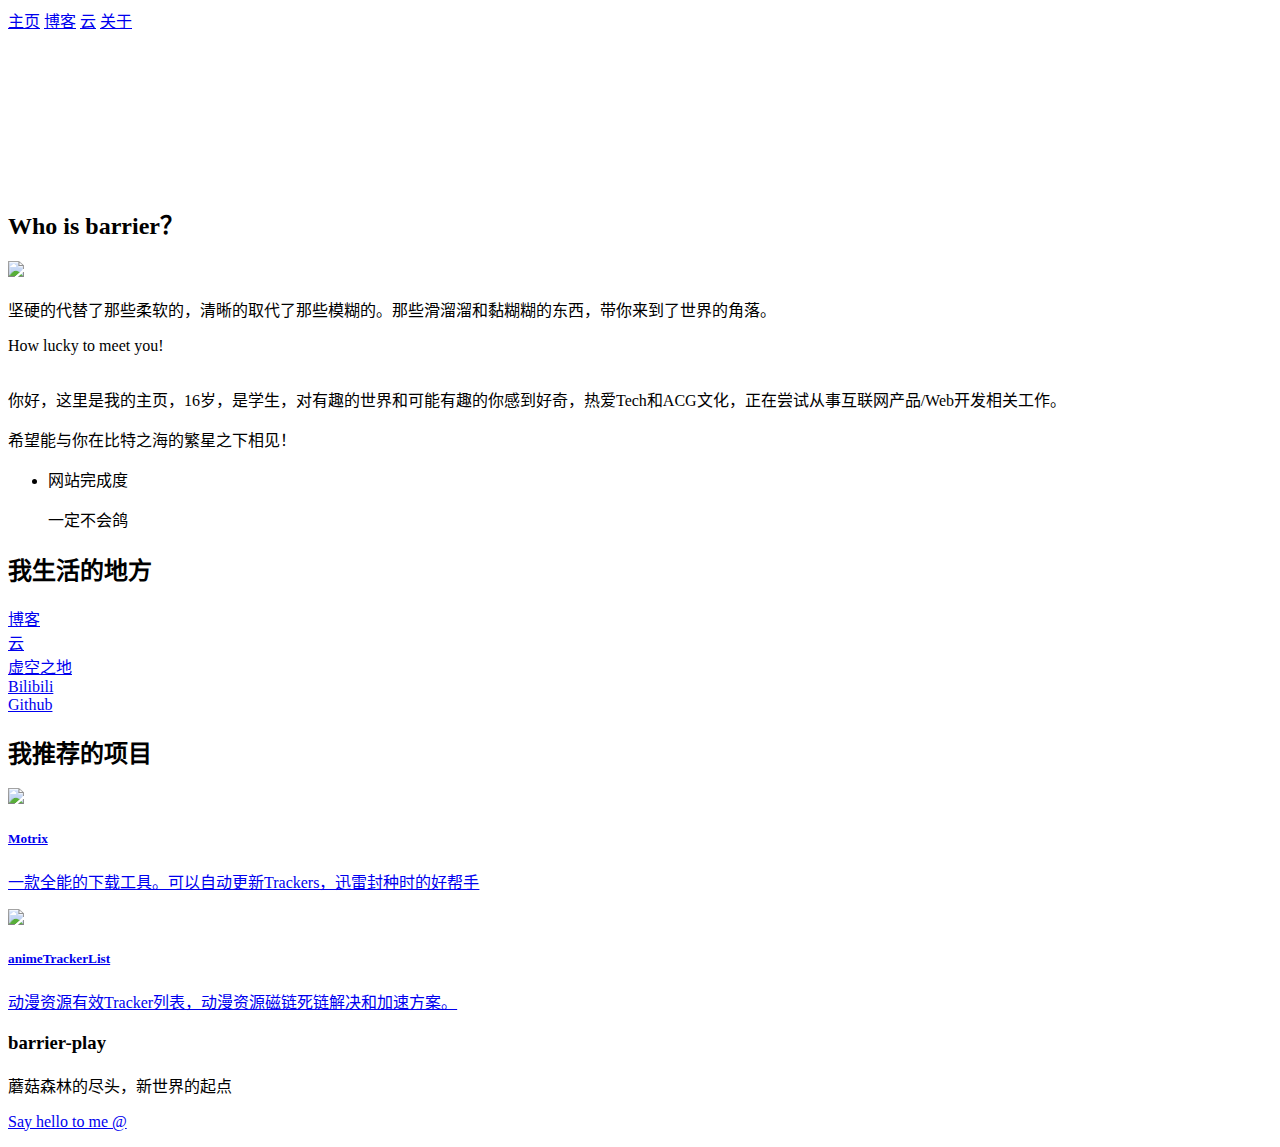
==== about/index.html @ d30f4f04 "更新 index.html" ====
<!DOCTYPE html>
<html lang="zh-cn">
	<head>
		<meta charset="UTF-8">
		<meta http-equiv="X-UA-Compatible" content="IE=Edge">
		<meta name="viewport" id="viewport" content="width=device-width, initial-scale=1">
		<link rel="shortcut icon" type="image/x-icon" href="/images/favicon.png">
		<title>barrier-play</title>
		<meta name="description" content="barrier的个人网站，期待与更多的人相遇！">
		<meta name="keywords" content="二次元 个人网站 博客  技术宅  动漫 动画 宅 宅文化">
		<link rel="stylesheet" type="text/css" href="css/h.9c69ed6c.css">
		<link rel="stylesheet" type="text/css" href="css/nekotora.99cf6f8c.css">
	</head>
	<body>
		<nav>
			<a href="https://barrier-play.github.io/">主页</a>
			<a class="clip"></a>
			<a href="https://barrier-play.github.io/blog">博客</a>
            <a class="clip"></a>
			<a href="https://barrier-play.github.io/cloud">云</a>
			<a class="clip"></a>
			<a href="https://barrier-play.github.io/" class="active">关于</a>
		</nav>
					<div class="background">
						<canvas id="startrack"></canvas>
						<div class="cover"></div>
					</div>
						<div class="ch about">
							<div class="container">
								<h2 class="chtitle">Who is <span>barrier</span>？</h2>
								<div class="clear">
									<div class="introduct">
										<img class="avatar" src="images/barrier.jpg">
										<P>坚硬的代替了那些柔软的，清晰的取代了那些模糊的。那些滑溜溜和黏糊糊的东西，带你来到了世界的角落。</p>
										<p style="padding-bottom:1em;">How lucky to meet you!</p>
										<p>你好，这里是我的主页，16岁，是学生，对有趣的世界和可能有趣的你感到好奇，热爱Tech和ACG文化，正在尝试从事互联网产品/Web开发相关工作。</p>
										<p>希望能与你在比特之海的繁星之下相见！</p>
										<div class="chatbox">
											<div class="line loading">
												<span></span>
												<span></span>
												<span></span>
											</div>
										</div>
									</div>
									<ul class="skill clear">
										<li>
											<p>网站完成度</p>
											<div class="progress">
												<div style="width:10%;"></div>
												<span>一定不会鸽</span>
											</div>
										</li>
									</ul>
								</div>
							</div>
						</div>
						<div class="find ch">
							<div class="container links">
								<h2 class="chtitle">我生活的<span>地方</span></h2>
								<div class="clear col-3">
									<a href="/blog" target="_blank">
										<div class="item">
											<div class="bg" style="background-color:#28a9e0"></div>
											<div class="inner">
												<span>博客</span>
											</div>
										</div>
									</a>
									<a href="/cloud" target="_blank">
										<div class="item">
											<div class="bg" style="background-color:#28a9e0"></div>
											<div class="inner">
												<span>云</span>
											</div>
										</div>
									</a>
									<a href="/404.html" target="_blank">
										<div class="item">
											<div class="bg" style="background-color:#28a9e0"></div>
											<div class="inner">
												<span>虚空之地</span>
											</div>
										</div>
									</a>
								</div>
								<div class="clear">
									<a href="https://b23.tv/WuQaQyE" target="_blank">
										<div class="item">
											<div class="bg" style="background-color:#f9a2a8"></div>
											<div class="inner">
												<i class="icon-bilibili"></i>
												<span>Bilibili</span>
											</div>
										</div>
									</a>
									<a href="https://github.com/barrier-play" target="_blank">
										<div class="item">
											<div class="bg" style="background-color:#353535"></div>
											<div class="inner">
												<i class="icon-github"></i>
												<span>Github</span>
											</div>
										</div>
									</a>
								</div>
							</div>
						</div>
						<div class="gate ch">
							<div class="container links">
								<h2 class="chtitle">我推荐的<span>项目</span></h2>
								<div class="clear">
									<a href="https://github.com/agalwood/Motrix" target="_blank">
										<div class="item">
											<div class="avatar">
												<img src="images/Motrix.png">
											</div>
											<div class="inner">
												<h5>Motrix</h5>
												<p>一款全能的下载工具。可以自动更新Trackers，迅雷封种时的好帮手</p>
											</div>
										</div>
									</a>
									<a href="https://github.com/DeSireFire/animeTrackerList" target="_blank">
										<div class="item">
											<div class="avatar">
												<img src="images/animeTrackerList.jfif">
											</div>
											<div class="inner">
												<h5>animeTrackerList</h5>
												<p>动漫资源有效Tracker列表，动漫资源磁链死链解决和加速方案。</p>
											</div>
										</div>
									</a>
								</div>
								</a>
							</div>
						</div>
					</div>
					<div class="footer ch">
						<div class="container">
							<h3>barrier-play</h3>
							<p>蘑菇森林的尽头，新世界的起点</p>
							<p class="c">
								<a href="/">Say hello to me @ </a>
							</p>
						</div>
					</div>
					</div>
					<script src="js/page.3a0791a3.js"></script>
					<script type="text/javascript" src="js/stats.js" charset="UTF-8">
					</script>
				</body>
</html>
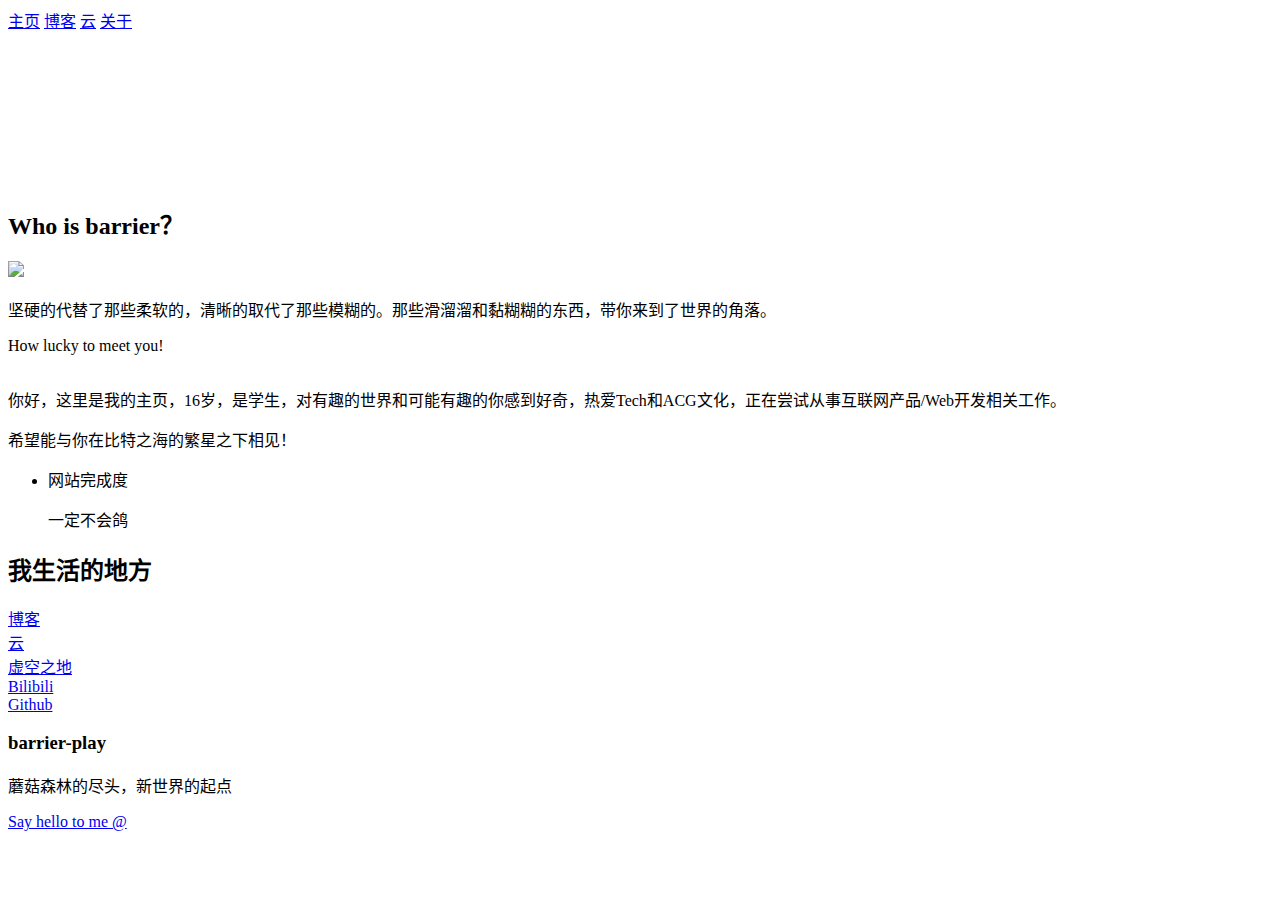
==== commit c2da09fb: "更新统计代码" ====
--- a/about/index.html
+++ b/about/index.html
@@ -10,6 +10,15 @@
 		<meta name="keywords" content="二次元 个人网站 博客  技术宅  动漫 动画 宅 宅文化">
 		<link rel="stylesheet" type="text/css" href="css/h.9c69ed6c.css">
 		<link rel="stylesheet" type="text/css" href="css/nekotora.99cf6f8c.css">
+		<script>
+			var _hmt = _hmt || [];
+			(function() {
+			  var hm = document.createElement("script");
+			  hm.src = "https://hm.baidu.com/hm.js?decaba3d3307ffa7d3b4e88ac60aac8d";
+			  var s = document.getElementsByTagName("script")[0]; 
+			  s.parentNode.insertBefore(hm, s);
+			})();
+		</script>
 	</head>
 	<body>
 		<nav>
@@ -106,37 +115,6 @@
 								</div>
 							</div>
 						</div>
-						<div class="gate ch">
-							<div class="container links">
-								<h2 class="chtitle">我推荐的<span>项目</span></h2>
-								<div class="clear">
-									<a href="https://github.com/agalwood/Motrix" target="_blank">
-										<div class="item">
-											<div class="avatar">
-												<img src="images/Motrix.png">
-											</div>
-											<div class="inner">
-												<h5>Motrix</h5>
-												<p>一款全能的下载工具。可以自动更新Trackers，迅雷封种时的好帮手</p>
-											</div>
-										</div>
-									</a>
-									<a href="https://github.com/DeSireFire/animeTrackerList" target="_blank">
-										<div class="item">
-											<div class="avatar">
-												<img src="images/animeTrackerList.jfif">
-											</div>
-											<div class="inner">
-												<h5>animeTrackerList</h5>
-												<p>动漫资源有效Tracker列表，动漫资源磁链死链解决和加速方案。</p>
-											</div>
-										</div>
-									</a>
-								</div>
-								</a>
-							</div>
-						</div>
-					</div>
 					<div class="footer ch">
 						<div class="container">
 							<h3>barrier-play</h3>
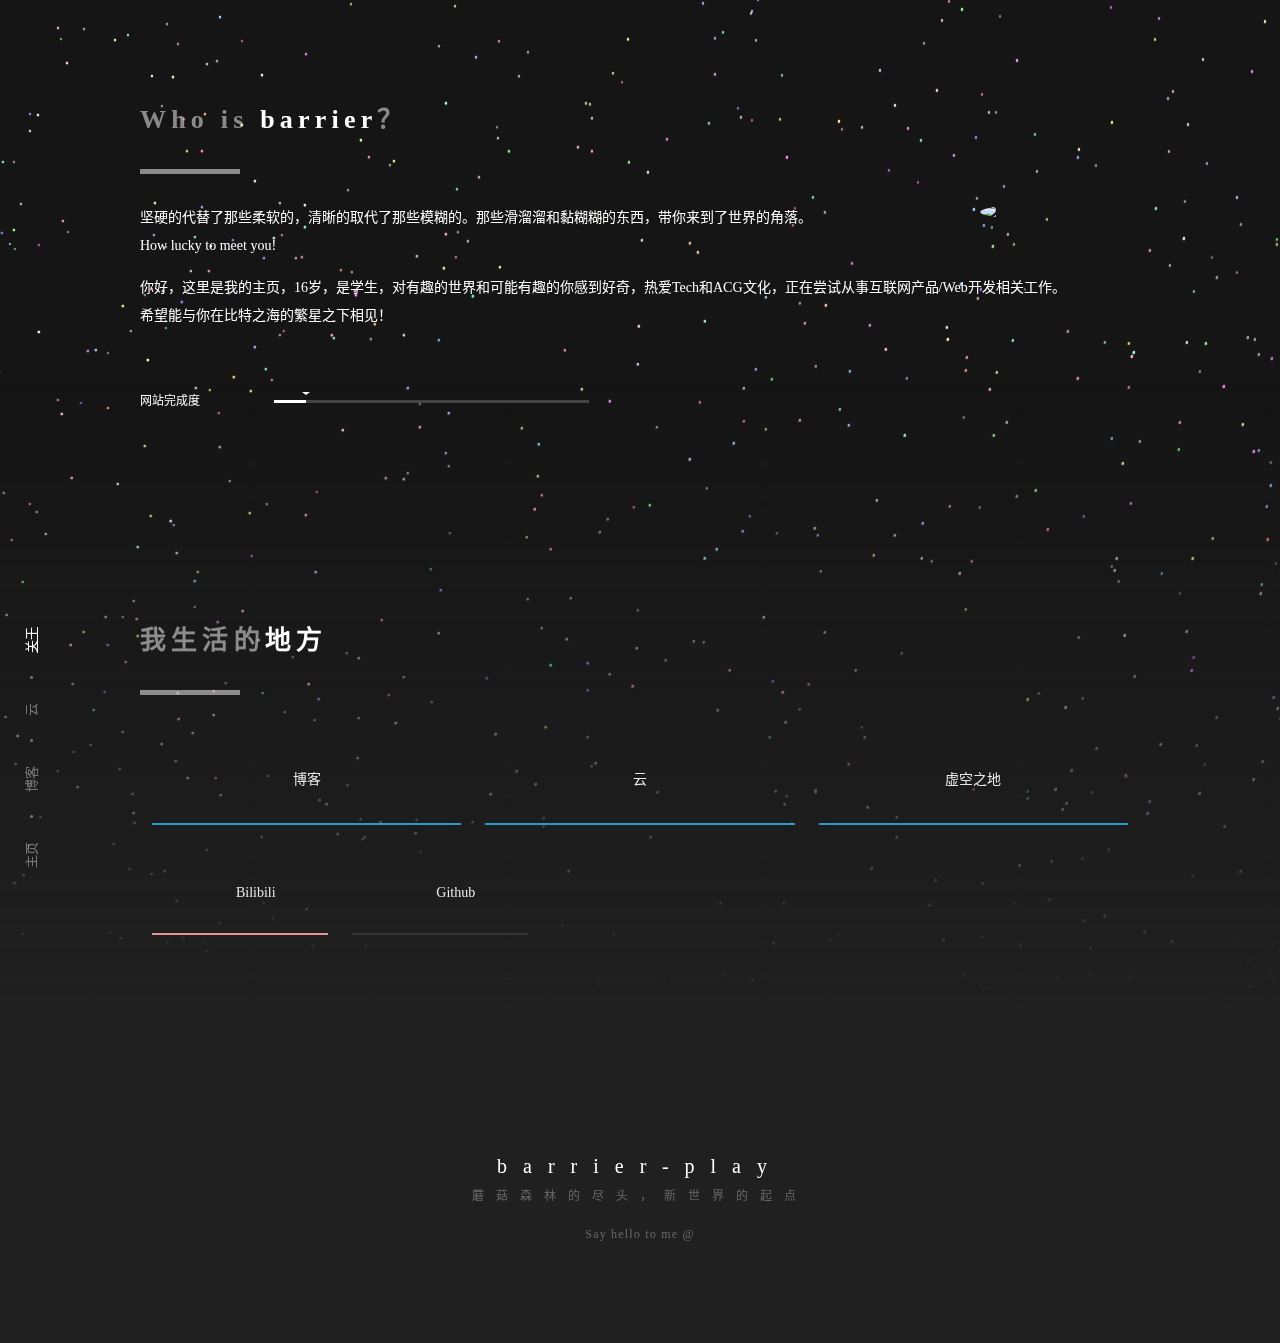
==== commit bc4c3abd: "站点优化" ====
--- a/about/index.html
+++ b/about/index.html
@@ -4,12 +4,12 @@
 		<meta charset="UTF-8">
 		<meta http-equiv="X-UA-Compatible" content="IE=Edge">
 		<meta name="viewport" id="viewport" content="width=device-width, initial-scale=1">
-		<link rel="shortcut icon" type="image/x-icon" href="/images/favicon.png">
+		<link rel="shortcut icon" type="image/x-icon" href="../images/favicon.png">
 		<title>barrier-play</title>
 		<meta name="description" content="barrier的个人网站，期待与更多的人相遇！">
-		<meta name="keywords" content="二次元 个人网站 博客  技术宅  动漫 动画 宅 宅文化">
-		<link rel="stylesheet" type="text/css" href="css/h.9c69ed6c.css">
-		<link rel="stylesheet" type="text/css" href="css/nekotora.99cf6f8c.css">
+		<meta name="keywords" content="关于我">
+		<link rel="stylesheet" type="text/css" href="../css/h.9c69ed6c.css">
+		<link rel="stylesheet" type="text/css" href="../css/nekotora.99cf6f8c.css">
 		<script>
 			var _hmt = _hmt || [];
 			(function() {
@@ -39,7 +39,7 @@
 								<h2 class="chtitle">Who is <span>barrier</span>？</h2>
 								<div class="clear">
 									<div class="introduct">
-										<img class="avatar" src="images/barrier.jpg">
+										<img class="avatar" src="../images/barrier.jpg">
 										<P>坚硬的代替了那些柔软的，清晰的取代了那些模糊的。那些滑溜溜和黏糊糊的东西，带你来到了世界的角落。</p>
 										<p style="padding-bottom:1em;">How lucky to meet you!</p>
 										<p>你好，这里是我的主页，16岁，是学生，对有趣的世界和可能有趣的你感到好奇，热爱Tech和ACG文化，正在尝试从事互联网产品/Web开发相关工作。</p>
@@ -125,8 +125,6 @@
 						</div>
 					</div>
 					</div>
-					<script src="js/page.3a0791a3.js"></script>
-					<script type="text/javascript" src="js/stats.js" charset="UTF-8">
-					</script>
+					<script src="../js/page.3a0791a3.js"></script>
 				</body>
 </html>--- a/css/h.9c69ed6c.css
+++ b/css/h.9c69ed6c.css
@@ -0,0 +1,675 @@
+* {
+	padding:0;
+	margin:0;
+	transition-timing-function:cubic-bezier(.19,1,.22,1)
+}
+body,html {
+	font-family:Microsoft YaHei;
+	-webkit-font-smoothing:antialiased;
+	color:#fff;
+	line-height:1.5;
+	min-width:1150px;
+	background-color:#212121;
+	font-size:14px;
+	overflow-x:hidden
+}
+.intro {
+	position:relative
+}
+.clear:after {
+	content:"";
+	display:block;
+	height:0;
+	visibility:hidden;
+	clear:both
+}
+.chatbox>.line {
+	display:none
+}
+#startrack {
+	height:140%;
+	width:100%
+}
+.background.fixed {
+	position:fixed;
+	top:-60%
+}
+.background {
+	position:absolute;
+	top:0;
+	left:0;
+	width:100vw;
+	height:100vh
+}
+.background .cover {
+	position:absolute;
+	bottom:-42%;
+	left:0;
+	height:100%;
+	width:100%;
+	background:linear-gradient(0deg,#202020 30%,rgba(32,32,32,0))
+}
+@keyframes bg {
+	0% {
+	transform:rotate(0deg);
+	border-radius:0
+}
+50% {
+	transform:rotate(180deg);
+	border-radius:0
+}
+to {
+	transform:rotate(1turn);
+	border-radius:0
+}
+}@-webkit-keyframes bg {
+	0% {
+	transform:rotate(0deg);
+	border-radius:0
+}
+50% {
+	transform:rotate(180deg);
+	border-radius:0
+}
+to {
+	transform:rotate(1turn);
+	border-radius:0
+}
+}@-ms-keyframes bg {
+	0% {
+	transform:rotate(0deg);
+	border-radius:0
+}
+50% {
+	transform:rotate(180deg);
+	border-radius:0
+}
+to {
+	transform:rotate(1turn);
+	border-radius:0
+}
+}@-moz-keyframes bg {
+	0% {
+	transform:rotate(0deg);
+	border-radius:0
+}
+50% {
+	transform:rotate(180deg);
+	border-radius:0
+}
+to {
+	transform:rotate(1turn);
+	border-radius:0
+}
+}nav {
+	position:fixed;
+	left:20px;
+	bottom:0;
+	z-index:2333;
+	transform:rotate(-90deg) translateZ(0);
+	transform-origin:0 0;
+	transition:all .3s ease-out;
+	vertical-align:middle;
+	font-family:Roboto,Tahoma,Consolas,Microsoft YaHei
+}
+nav a.clip {
+	height:3px;
+	width:3px;
+	background:#fff;
+	border-radius:100%
+}
+nav a {
+	display:inline-block;
+	font-size:13px;
+	color:#fff;
+	text-decoration:none;
+	margin:0 10px;
+	opacity:.4;
+	transition:all .3s;
+	vertical-align:middle
+}
+nav a.time {
+	opacity:1
+}
+nav a.active,nav a:hover {
+	text-decoration:underline;
+	opacity:1
+}
+.ch {
+	width:100%;
+	padding:80px 0;
+	animation:fadedown 1s cubic-bezier(.19,1,.22,1);
+	-webkit-animation:fadedown 1s cubic-bezier(.19,1,.22,1);
+	-ms-animation:fadedown 1s cubic-bezier(.19,1,.22,1);
+	-moz-animation:fadedown 1s cubic-bezier(.19,1,.22,1)
+}
+.ch h2.chtitle {
+	padding-bottom:30px;
+	font-size:26px;
+	letter-spacing:.2em;
+	color:hsla(0,0%,100%,.5)
+}
+.ch h2.chtitle span {
+	color:#fff
+}
+.ch h2.chtitle:after {
+	content:"";
+	display:block;
+	width:10%;
+	height:5px;
+	background-color:hsla(0,0%,100%,.5);
+	margin-top:30px
+}
+@keyframes fadedown {
+	0% {
+	opacity:0;
+	transform:translateY(-50px)
+}
+to {
+	opacity:1;
+	transform:translateY(0)
+}
+}@-webkit-keyframes fadedown {
+	0% {
+	opacity:0;
+	transform:translateY(-50px)
+}
+to {
+	opacity:1;
+	transform:translateY(0)
+}
+}@-ms-keyframes fadedown {
+	0% {
+	opacity:0;
+	transform:translateY(-50px)
+}
+to {
+	opacity:1;
+	transform:translateY(0)
+}
+}@-moz-keyframes fadedown {
+	0% {
+	opacity:0;
+	transform:translateY(-50px)
+}
+to {
+	opacity:1;
+	transform:translateY(0)
+}
+}.container {
+	position:relative;
+	width:1000px;
+	margin:0 auto;
+	height:100%;
+	padding:20px 0
+}
+.intro {
+	color:#fff;
+	height:100vh;
+	padding:0
+}
+.intro .container {
+	animation:fadedown 3.5s cubic-bezier(.19,1,.22,1);
+	-webkit-animation:fadedown 3.5s cubic-bezier(.19,1,.22,1);
+	-ms-animation:fadedown 3.5s cubic-bezier(.19,1,.22,1);
+	-moz-animation:fadedown 3.5s cubic-bezier(.19,1,.22,1)
+}
+.hello {
+	position:absolute;
+	bottom:20%;
+	left:0
+}
+.hello h1,.hello h2 {
+	font-weight:400;
+	font-size:22px;
+	line-height:1.5em;
+	letter-spacing:.2em
+}
+.hello h1 {
+	font-size:42px;
+	letter-spacing:.5em
+}
+.hello h2 {
+	padding-top:.6em
+}
+.hello .circle {
+	float:left;
+	margin-right:10px;
+	letter-spacing:0
+}
+.hello .circle span {
+	display:inline-block;
+	width:13px;
+	height:13px;
+	background-color:#fff;
+	border-radius:100%;
+	margin-right:5px
+}
+.hello .circle span:first-child {
+	background-color:#ff493f
+}
+.hello .circle span:nth-child(2) {
+	background-color:#f7c900
+}
+.hello .circle span:nth-child(3) {
+	background-color:#00ff37
+}
+.about .introduct {
+	line-height:2em
+}
+.about .introduct img.avatar {
+	float:right;
+	width:140px;
+	margin-left:40px;
+	margin-right:20px;
+	border-radius:100%
+}
+.about ul.skill {
+	margin-top:50px
+}
+.about ul.skill li {
+	list-style:none;
+	padding:10px 0;
+	width:45%;
+	float:left;
+	margin-right:5%
+}
+.about ul.skill li p {
+	display:inline-block;
+	width:26%;
+	margin-right:3%;
+	font-size:12px
+}
+.about ul.skill li .progress {
+	display:inline-block;
+	width:70%;
+	height:3px;
+	background-color:hsla(0,0%,100%,.2);
+	vertical-align:middle
+}
+.about ul.skill li .progress span {
+	font-size:12px;
+	color:hsla(0,0%,100%,.4);
+	opacity:0;
+	position:relative;
+	top:-5px;
+	letter-spacing:.5em;
+	transition:all .3s
+}
+.about ul.skill li:hover .progress span {
+	opacity:1;
+	top:0
+}
+.about ul.skill li .progress div {
+	background-color:#fff;
+	height:3px;
+	position:relative
+}
+ul.skill li .progress div {
+	animation:progressin 7s;
+	-webkit-animation:progressin 7s;
+	-ms-animation:progressin 7s;
+	-moz-animation:progressin 7s
+}
+@keyframes progressin {
+	0% {
+	width:0
+}
+}@-webkit-keyframes progressin {
+	0% {
+	width:0
+}
+}@-ms-keyframes progressin {
+	0% {
+	width:0
+}
+}@-moz-keyframes progressin {
+	0% {
+	width:0
+}
+}.about ul.skill li .progress div:after {
+	content:"";
+	display:inline-block;
+	position:absolute;
+	right:-4px;
+	top:-8px;
+	width:0;
+	height:0;
+	border-left:4px solid transparent;
+	border-right:4px solid transparent;
+	border-top:3px solid #fff
+}
+.links a {
+	color:#fff;
+	text-decoration:none
+}
+.find .links .item {
+	position:relative;
+	width:17.6%;
+	height:80px;
+	line-height:80px;
+	margin:10px 1.2%;
+	padding:5px 0;
+	text-align:center;
+	float:left;
+	transition:all .2s;
+	opacity:.9
+}
+.find .links .item:hover {
+	opacity:1;
+	transform:translateY(-10px);
+	-webkit-animation:index-link-active 1s cubic-bezier(.315,.605,.375,.925) forwards
+}
+.find .links .item .inner {
+	position:relative;
+	z-index:5
+}
+.find .links .item .bg {
+	position:absolute;
+	bottom:0;
+	left:0;
+	width:100%;
+	height:1.8%;
+	z-index:0;
+	transition:all .15s
+}
+.find .links .item:hover .bg {
+	height:100%;
+	width:100%;
+	border-radius:5px;
+	box-shadow:0 3px 20px rgba(0,0,0,.28)
+}
+.find .links .item i {
+	font-size:20px
+}
+.find .links .item span {
+	display:inline-block;
+	width:100px
+}
+.find .links .col-3 .item {
+	width:30.93%;
+	margin:10px 1.2%
+}
+.gate .links .item {
+	margin:5px 0;
+	padding:15px 1.5%;
+	float:left;
+	width:22%;
+	height:60px;
+	transition:all .2s;
+	opacity:.85
+}
+.gate .links .item.akarin {
+	opacity:.58
+}
+.gate .links .item:hover {
+	opacity:1;
+	border-radius:5px;
+	background-color:hsla(0,0%,100%,.25);
+	transform:translateY(-5px);
+	box-shadow:0 3px 20px rgba(0,0,0,.28);
+	-webkit-animation:index-link-active 1s cubic-bezier(.315,.605,.375,.925) forwards
+}
+.gate .links .item .avatar {
+	float:left;
+	height:60px;
+	line-height:60px;
+	width:60px;
+	border-radius:100%;
+	text-align:center;
+	margin-right:15px;
+	background-color:#353535;
+	overflow:hidden
+}
+.gate .links .item .avatar i {
+	font-size:24px
+}
+.gate .links .item .avatar img {
+	height:60px;
+	max-width:60px;
+	border-radius:100%
+}
+.gate .links .item .inner {
+	padding:6px
+}
+.gate .links .item .inner h5 {
+	font-weight:400;
+	font-size:17px
+}
+.gate .links .item .inner p {
+	font-size:13px;
+	color:hsla(0,0%,100%,.6)
+}
+.footer {
+	text-align:center
+}
+.footer a {
+	color:inherit;
+	text-decoration:none
+}
+.footer a:hover {
+	text-decoration:underline
+}
+.footer h3 {
+	font-weight:400;
+	font-size:20px;
+	letter-spacing:.8em;
+	margin:6px 0
+}
+.footer p {
+	font-size:12px;
+	letter-spacing:1em;
+	opacity:.3
+}
+.footer p.c {
+	margin-top:20px;
+	letter-spacing:.1em
+}
+.chatbox .line {
+	margin:40px 0
+}
+.chatbox .line p {
+	margin:10px 0
+}
+.chatbox .question a {
+	display:inline-block;
+	background-color:hsla(0,0%,100%,.3);
+	border-radius:10px 10px 10px 0;
+	font-size:12px;
+	padding:0 10px;
+	margin-right:10px;
+	cursor:pointer;
+	opacity:.8;
+	transform:translateY(0);
+	transition:all .2s
+}
+.chatbox .question a:hover {
+	opacity:1;
+	transform:translateY(-2px);
+	-webkit-animation:index-link-active 1s cubic-bezier(.315,.605,.375,.925) forwards
+}
+.chatbox .question.disable a {
+	opacity:.3
+}
+.chatbox .question.disable a.selected {
+	opacity:.9
+}
+.chatbox .question a.error {
+	opacity:.3;
+	animation:error .2s ease-in-out
+}
+.chatbox .loading span {
+	display:inline-block;
+	height:10px;
+	width:10px;
+	border-radius:100%;
+	background-color:#fff;
+	margin-right:5px;
+	animation:loading-point 1.4s ease-in-out infinite both
+}
+.chatbox .loading span:first-child {
+	animation-delay:.2s
+}
+.chatbox .loading span:nth-child(2) {
+	animation-delay:.4s
+}
+.chatbox .loading span:nth-child(3) {
+	animation-delay:.6s
+}
+@keyframes loading-point {
+	0% {
+	opacity:.8
+}
+50% {
+	opacity:.25
+}
+to {
+	opacity:1
+}
+}@keyframes error {
+	0% {
+	transform:translateX(0)
+}
+25% {
+	transform:translateX(-2px)
+}
+50% {
+	transform:translateX(0)
+}
+75% {
+	transform:translateX(2px)
+}
+to {
+	transform:translateX(0)
+}
+}@keyframes index-link-active {
+	0% {
+	transform:perspective(1600px) rotateX(0) rotateY(0) translateZ(0)
+}
+16% {
+	transform:perspective(1600px) rotateX(10deg) rotateY(5deg) translateZ(32px)
+}
+to {
+	transform:perspective(1600px) rotateX(0) rotateY(0) translateZ(65px)
+}
+}@media screen and (min-width:1400px) {
+	.container {
+	width:70%
+}
+nav a {
+	font-size:18px
+}
+}@media screen and (max-width:700px) {
+	body,html {
+	min-width:0
+}
+.container {
+	width:auto;
+	margin:0 5%
+}
+div.el span {
+	display:block;
+	width:60%;
+	left:0;
+	top:75px;
+	margin:-40% auto 0
+}
+nav {
+	padding:15px 5%;
+	overflow:auto;
+	font-size:13px;
+	left:0;
+	top:inherit;
+	bottom:0;
+	transform:rotate(0deg) translateZ(0);
+	transform-origin:0 100%;
+	white-space:nowrap;
+	width:90%;
+	background:-webkit-linear-gradient(180deg,transparent,rgba(0,0,0,.8));
+	background:linear-gradient(180deg,transparent,rgba(0,0,0,.8))
+}
+.ch {
+	padding:40px 0
+}
+.hello {
+	width:90%;
+	padding:5%;
+	text-align:center;
+	bottom:50%
+}
+.hello .circle {
+	float:none;
+	margin-right:0
+}
+.hello h2 {
+	padding-top:0
+}
+.hello h1,.hello h2 {
+	font-weight:400;
+	font-size:14px
+}
+.hello .circle {
+	padding:20px
+}
+.hello .circle span {
+	margin:0 5px;
+	width:10px;
+	height:10px
+}
+.hello h1 {
+	font-size:26px
+}
+.about .introduct img.avatar {
+	float:none;
+	margin-left:0;
+	margin-right:0;
+	width:100px
+}
+.about .introduct,.about .skill {
+	float:none;
+	width:auto
+}
+.about .skill {
+	padding-top:40px
+}
+.about ul.skill li {
+	width:100%
+}
+.find .links .item,.gate .links .item {
+	width:46%;
+	height:auto;
+	padding:5px 0;
+	margin:10px 2%
+}
+.find .links .item {
+	height:60px;
+	line-height:60px;
+	font-size:13px
+}
+.gate .links .item .avatar {
+	height:40px;
+	line-height:40px;
+	width:40px
+}
+.gate .links .item .avatar img {
+	height:40px;
+	max-width:40px
+}
+.gate .links .item .inner {
+	padding:0
+}
+.gate .links .item .inner h5 {
+	font-size:15px
+}
+.gate .links .item .inner h5,.gate .links .item .inner p {
+	white-space:nowrap;
+	text-overflow:ellipsis;
+	overflow:hidden
+}
+.footer {
+	padding-bottom:100px
+}
+.footer h3,.footer p {
+	letter-spacing:.2em
+}
+}/*# sourceMappingURL=/h.9c69ed6c.css.map */--- a/css/nekotora.99cf6f8c.css
+++ b/css/nekotora.99cf6f8c.css
@@ -0,0 +1,79 @@
+@font-face {
+	font-family:nekotora;
+	src:url(../fonts/nekotora.54f9b137.eot);
+	src:url(../fonts/nekotora.54f9b137.eot#iefix) format("embedded-opentype"),url(../fonts/nekotora.4ea5ebe6.woff2) format("woff2"),url(../fonts/nekotora.9106c612.woff) format("woff"),url(../fonts/nekotora.28169ea4.ttf) format("truetype"),url(../images/nekotora.33032896.svg#nekotora) format("svg");
+	font-weight:400;
+	font-style:normal
+}
+[class*=" icon-"]:before,[class^=icon-]:before {
+	font-family:nekotora;
+	font-style:normal;
+	font-weight:400;
+	speak:none;
+	display:inline-block;
+	text-decoration:inherit;
+	width:1em;
+	margin-right:.2em;
+	text-align:center;
+	font-variant:normal;
+	text-transform:none;
+	line-height:1em;
+	margin-left:.2em;
+	-webkit-font-smoothing:antialiased;
+	-moz-osx-font-smoothing:grayscale
+}
+.icon-search:before {
+	content:"\e800"
+}
+.icon-info:before {
+	content:"\e801"
+}
+.icon-comment:before {
+	content:"\e802"
+}
+.icon-v2ex:before {
+	content:"\e803"
+}
+.icon-zhihu:before {
+	content:"\e804"
+}
+.icon-bilibili:before {
+	content:"\e805"
+}
+.icon-netease_music:before {
+	content:"\e806"
+}
+.icon-tencent_qzone:before {
+	content:"\e807"
+}
+.icon-mail:before {
+	content:"\e808"
+}
+.icon-bookmark:before {
+	content:"\e809"
+}
+.icon-link:before {
+	content:"\e80a"
+}
+.icon-twitter:before {
+	content:"\f099"
+}
+.icon-gplus:before {
+	content:"\f0d5"
+}
+.icon-github:before {
+	content:"\f113"
+}
+.icon-unlink:before {
+	content:"\f127"
+}
+.icon-instagram:before {
+	content:"\f16d"
+}
+.icon-weibo:before {
+	content:"\f18a"
+}
+.icon-qq:before {
+	content:"\f1d6"
+}
+/*# sourceMappingURL=/nekotora.99cf6f8c.css.map */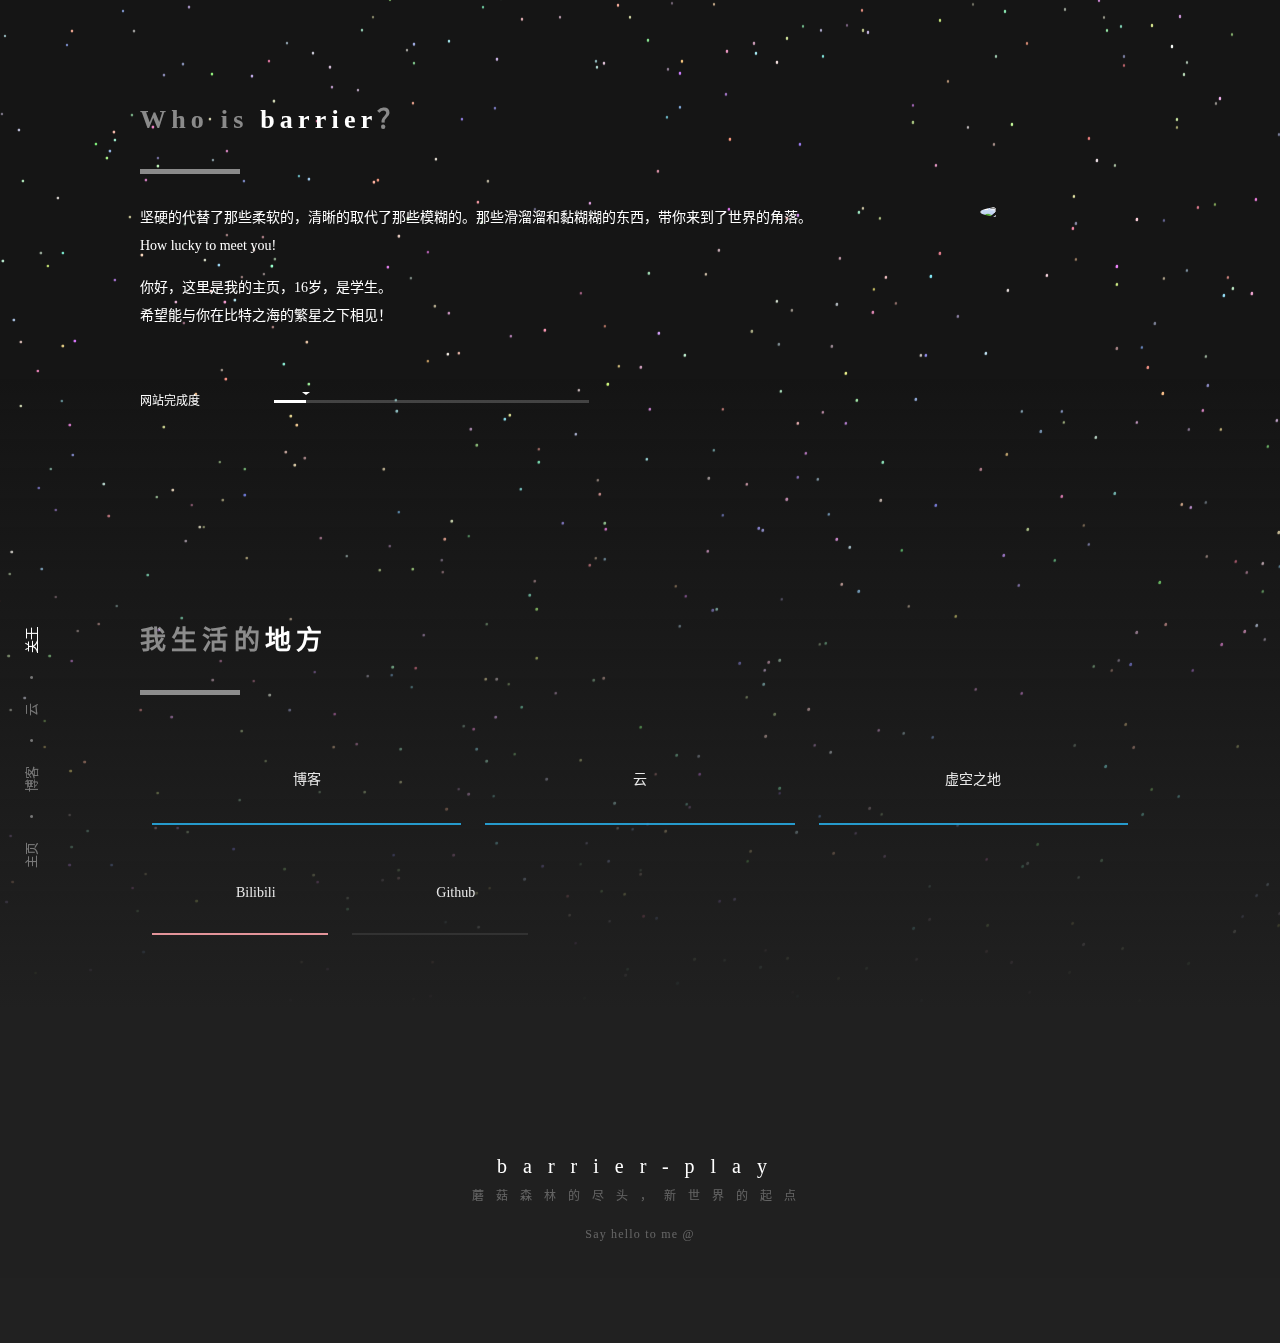
==== commit 95d9597b: "更新 index.html" ====
--- a/about/index.html
+++ b/about/index.html
@@ -14,7 +14,7 @@
 			var _hmt = _hmt || [];
 			(function() {
 			  var hm = document.createElement("script");
-			  hm.src = "https://hm.baidu.com/hm.js?decaba3d3307ffa7d3b4e88ac60aac8d";
+			  hm.src = "https://hm.baidu.com/hm.js?b4d664d747b3264329a35d5345f7281f";
 			  var s = document.getElementsByTagName("script")[0]; 
 			  s.parentNode.insertBefore(hm, s);
 			})();
@@ -22,13 +22,13 @@
 	</head>
 	<body>
 		<nav>
-			<a href="https://barrier-play.github.io/">主页</a>
+			<a href="https://pengruiqi4374.github.io/">主页</a>
 			<a class="clip"></a>
-			<a href="https://barrier-play.github.io/blog">博客</a>
+			<a href="https://pengruiqi4374.github.io/blog">博客</a>
             <a class="clip"></a>
-			<a href="https://barrier-play.github.io/cloud">云</a>
+			<a href="https://pengruiqi4374.github.io/cloud">云</a>
 			<a class="clip"></a>
-			<a href="https://barrier-play.github.io/" class="active">关于</a>
+			<a href="https://pengruiqi4374.github.io/" class="active">关于</a>
 		</nav>
 					<div class="background">
 						<canvas id="startrack"></canvas>
@@ -42,7 +42,7 @@
 										<img class="avatar" src="../images/barrier.jpg">
 										<P>坚硬的代替了那些柔软的，清晰的取代了那些模糊的。那些滑溜溜和黏糊糊的东西，带你来到了世界的角落。</p>
 										<p style="padding-bottom:1em;">How lucky to meet you!</p>
-										<p>你好，这里是我的主页，16岁，是学生，对有趣的世界和可能有趣的你感到好奇，热爱Tech和ACG文化，正在尝试从事互联网产品/Web开发相关工作。</p>
+										<p>你好，这里是我的主页，16岁，是学生。</p>
 										<p>希望能与你在比特之海的繁星之下相见！</p>
 										<div class="chatbox">
 											<div class="line loading">
@@ -94,7 +94,7 @@
 									</a>
 								</div>
 								<div class="clear">
-									<a href="https://b23.tv/WuQaQyE" target="_blank">
+									<a href="https://space.bilibili.com/1322046994" target="_blank">
 										<div class="item">
 											<div class="bg" style="background-color:#f9a2a8"></div>
 											<div class="inner">
@@ -103,7 +103,7 @@
 											</div>
 										</div>
 									</a>
-									<a href="https://github.com/barrier-play" target="_blank">
+									<a href="https://github.com/Pengruiqi4374" target="_blank">
 										<div class="item">
 											<div class="bg" style="background-color:#353535"></div>
 											<div class="inner">
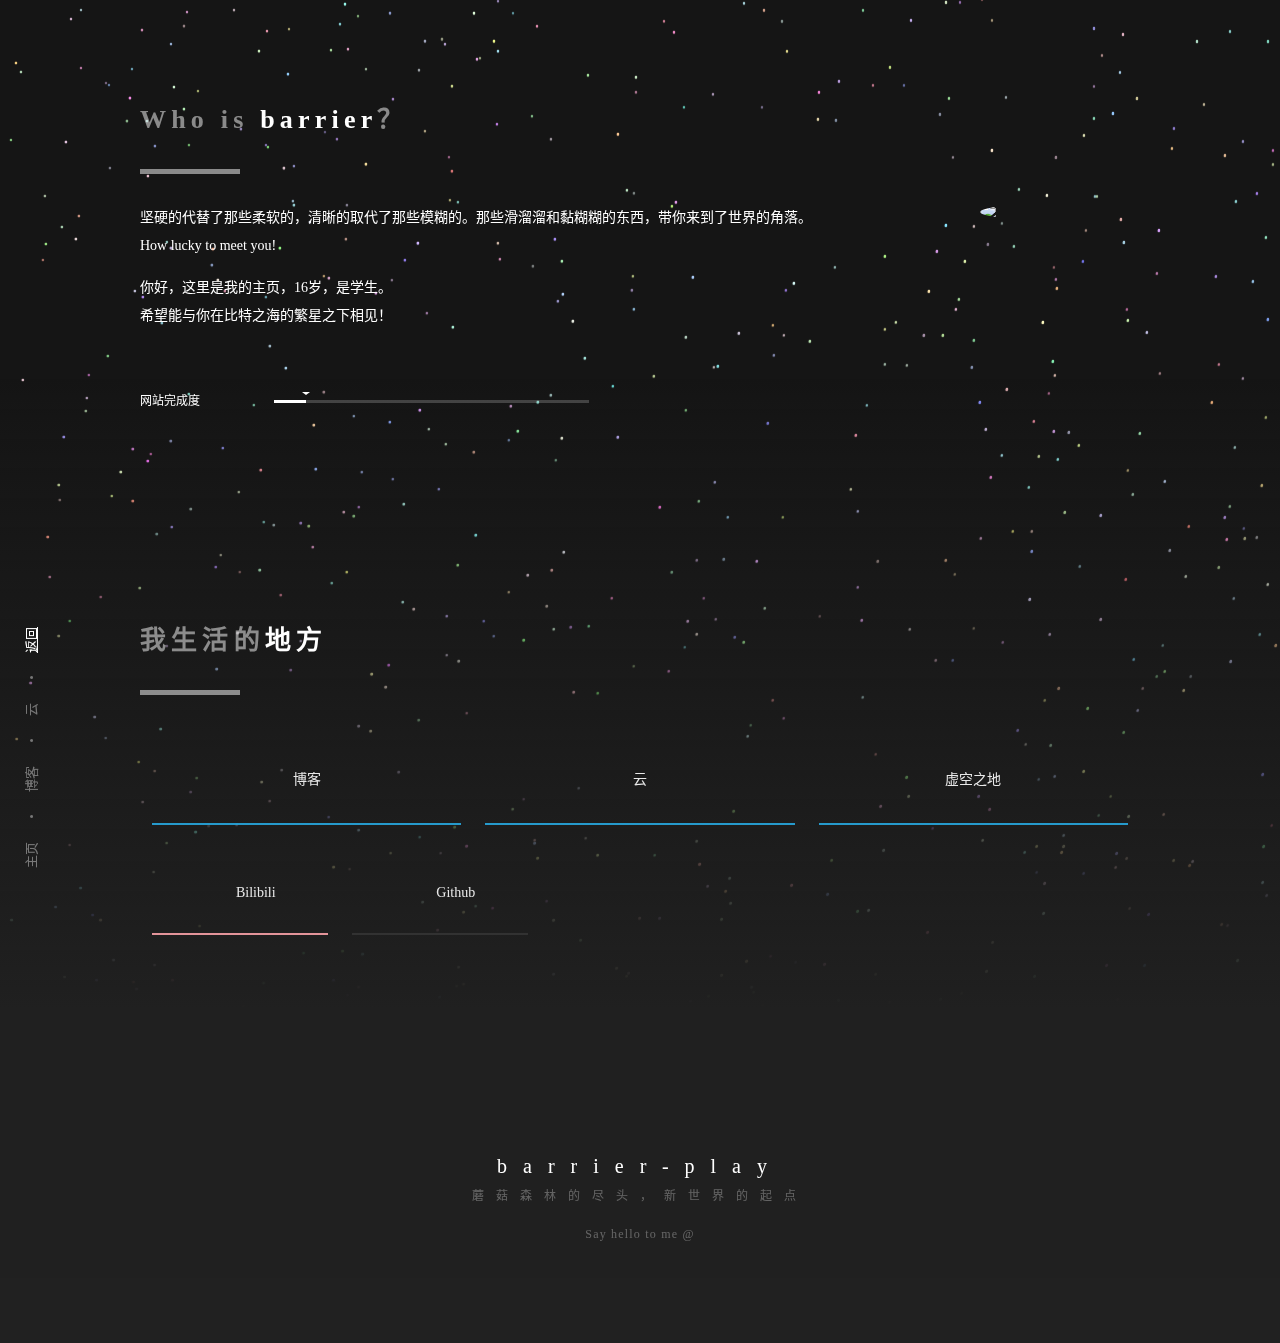
==== commit b1e0aeda: "更新 index.html" ====
--- a/about/index.html
+++ b/about/index.html
@@ -22,13 +22,13 @@
 	</head>
 	<body>
 		<nav>
-			<a href="https://pengruiqi4374.github.io/">主页</a>
+			<a href="/">主页</a>
 			<a class="clip"></a>
-			<a href="https://pengruiqi4374.github.io/blog">博客</a>
+			<a href="/blog">博客</a>
             <a class="clip"></a>
-			<a href="https://pengruiqi4374.github.io/cloud">云</a>
+			<a href="/cloud">云</a>
 			<a class="clip"></a>
-			<a href="https://pengruiqi4374.github.io/" class="active">关于</a>
+			<a href="/" class="active">返回</a>
 		</nav>
 					<div class="background">
 						<canvas id="startrack"></canvas>
